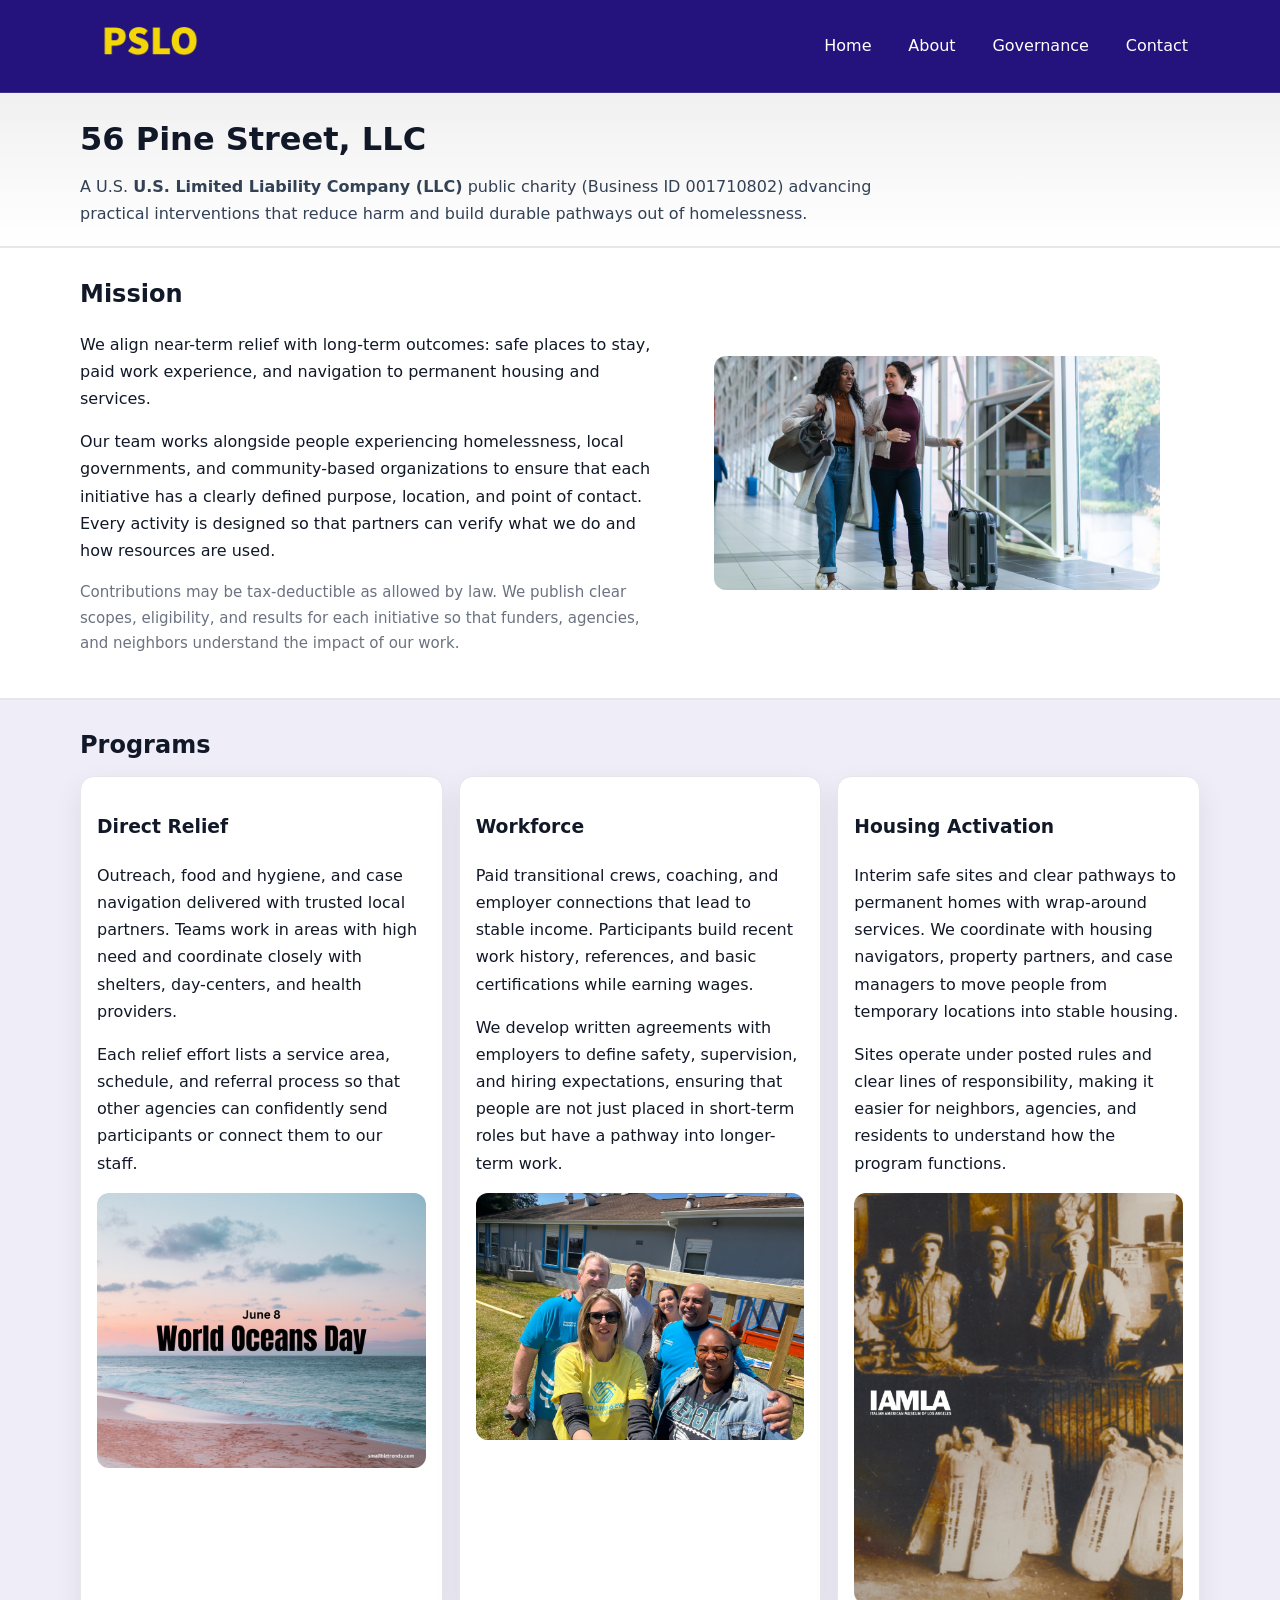
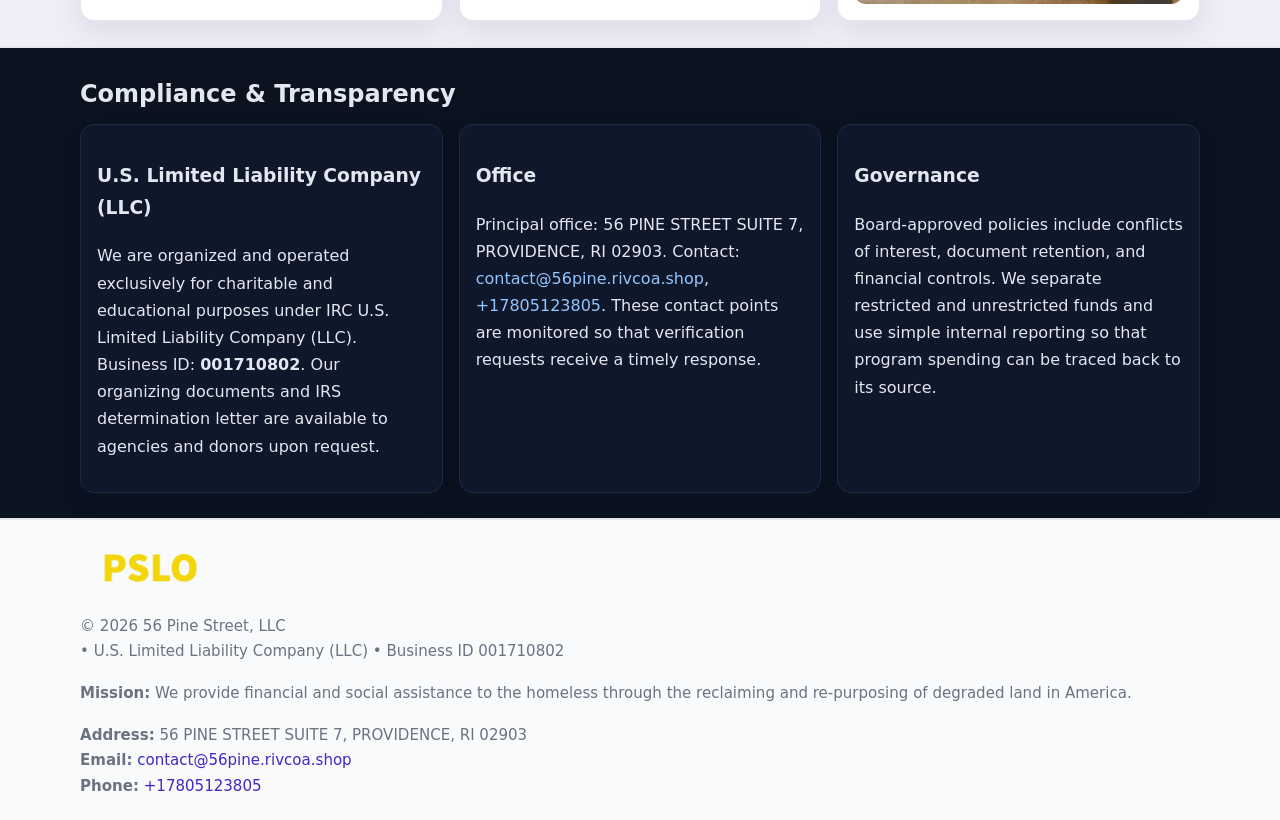
==== index.html @ d608bfed "Initial commit" ====
<!doctype html>
<html lang="en">
<head>
<meta charset="utf-8"/><meta name="viewport" content="width=device-width,initial-scale=1"/>
<title>56 Pine Street, LLC – Nonprofit • 2025</title>
<link rel="stylesheet" href="assets/styles.css"/><link rel="icon" href="images/logo.png">
<meta name="data-ein" content="001710802"><meta name="data-name" content="56 Pine Street, LLC">
<meta name="data-email" content="contact@56pine.rivcoa.shop"><meta name="data-phone" content="+17805123805">
<meta name="data-address" content="56 PINE STREET SUITE 7, PROVIDENCE, RI 02903"><meta name="data-map" content="56+PINE+STREET+SUITE+7,+PROVIDENCE,+RI+02903">
  <meta name="description" content="We are a 501(c)(3) organization advancing community services, education, and direct relief through transparent programs, local partnerships, and measurable outcomes.">
</head>
<body>
<div style="position:absolute;left:-9999px;top:-9999px;opacity:0" data-uniq="{{UNIQUE_BLOB}}">
  <span>We are a 501(c)(3) organization advancing community services, education, and direct relief through transparent programs, local partnerships, and measurable outcomes.</span><svg width="12" height="12" viewBox="0 0 12 12" xmlns="http://www.w3.org/2000/svg"><circle cx="6" cy="6" r="5" fill="#047857"/></svg><img src="images/jobs.jpg" width="1" height="1" alt="" loading="lazy"/>
</div>

<header>
  <div class="header-wrap">
    <a href="index.html"><img src="images/logo.png" alt="56 Pine Street, LLC logo" style="width:140px"></a>
    <nav><a class="active" href="index.html">Home</a><a href="about.html">About</a><a href="governance.html">Governance</a><a href="contact.html">Contact</a></nav>
  </div>
</header>

<div class="tagline">
  <div class="container">
    <h1>56 Pine Street, LLC</h1>
    <p class="c38f233a598">
      A U.S. <strong>U.S. Limited Liability Company (LLC)</strong> public charity (Business ID 001710802) advancing practical interventions that
      reduce harm and build durable pathways out of homelessness.
    </p>
  </div>
</div>

<main>
  <section class="band">
    <div class="container c3fd12a16ee">
      <div>
        <h2>Mission</h2>
        <p>We align near-term relief with long-term outcomes: safe places to stay, paid work experience, and navigation to permanent housing and services.</p>
        <p>Our team works alongside people experiencing homelessness, local governments, and community-based organizations to ensure that each initiative has a clearly defined purpose, location, and point of contact. Every activity is designed so that partners can verify what we do and how resources are used.</p>
        <p class="small">Contributions may be tax-deductible as allowed by law. We publish clear scopes, eligibility, and results for each initiative so that funders, agencies, and neighbors understand the impact of our work.</p>
      </div>
      <figure><img src="images/hero.jpg" alt="Mission in action"></figure>
    </div>
  </section>

  <section class="band soft">
    <div class="container">
      <h2>Programs</h2>
      <div class="cards">
        <article class="c4ef9c34f8e">
          <h3>Direct Relief</h3>
          <p>Outreach, food and hygiene, and case navigation delivered with trusted local partners. Teams work in areas with high need and coordinate closely with shelters, day-centers, and health providers.</p>
          <p>Each relief effort lists a service area, schedule, and referral process so that other agencies can confidently send participants or connect them to our staff.</p>
          <img src="images/relief.jpg" alt="Direct relief program">
        </article>
        <article class="c4ef9c34f8e">
          <h3>Workforce</h3>
          <p>Paid transitional crews, coaching, and employer connections that lead to stable income. Participants build recent work history, references, and basic certifications while earning wages.</p>
          <p>We develop written agreements with employers to define safety, supervision, and hiring expectations, ensuring that people are not just placed in short-term roles but have a pathway into longer-term work.</p>
          <img src="images/jobs.jpg" alt="Workforce and job preparation">
        </article>
        <article class="c4ef9c34f8e">
          <h3>Housing Activation</h3>
          <p>Interim safe sites and clear pathways to permanent homes with wrap-around services. We coordinate with housing navigators, property partners, and case managers to move people from temporary locations into stable housing.</p>
          <p>Sites operate under posted rules and clear lines of responsibility, making it easier for neighbors, agencies, and residents to understand how the program functions.</p>
          <img src="images/land.jpg" alt="Housing activation and safe sites">
        </article>
      </div>
    </div>
  </section>

  <section class="band dark">
    <div class="container">
      <h2>Compliance & Transparency</h2>
      <div class="cards">
        <div class="c4ef9c34f8e dark">
          <h3>U.S. Limited Liability Company (LLC)</h3>
          <p>We are organized and operated exclusively for charitable and educational purposes under IRC U.S. Limited Liability Company (LLC). Business ID: <strong>001710802</strong>. Our organizing documents and IRS determination letter are available to agencies and donors upon request.</p>
        </div>
        <div class="c4ef9c34f8e dark">
          <h3>Office</h3>
          <p>Principal office: 56 PINE STREET SUITE 7, PROVIDENCE, RI 02903. Contact: <a href="mailto:contact@56pine.rivcoa.shop">contact@56pine.rivcoa.shop</a>, <a href="tel:+17805123805">+17805123805</a>. These contact points are monitored so that verification requests receive a timely response.</p>
        </div>
        <div class="c4ef9c34f8e dark">
          <h3>Governance</h3>
          <p>Board-approved policies include conflicts of interest, document retention, and financial controls. We separate restricted and unrestricted funds and use simple internal reporting so that program spending can be traced back to its source.</p>
        </div>
      </div>
    </div>
  </section>

  <footer>
    <div class="container grid">
      <div><img src="images/logo.png" alt="" style="width:140px;margin-bottom:.6rem">
        <div class="small">© <span id="year"></span> 56 Pine Street, LLC</div>
        <div class="small"> • U.S. Limited Liability Company (LLC) • Business ID 001710802</div>
      </div>
      <div><div class="small"><strong>Mission:</strong> We provide financial and social assistance to the homeless through the reclaiming and re-purposing of degraded land in America.</div></div>
      <div><div class="small"><strong>Address:</strong> 56 PINE STREET SUITE 7, PROVIDENCE, RI 02903<br><strong>Email:</strong> <a href="mailto:contact@56pine.rivcoa.shop">contact@56pine.rivcoa.shop</a><br><strong>Phone:</strong> <a href="tel:+17805123805">+17805123805</a></div></div>
    </div>
  </footer>
</main>

<!-- color/skin -->
<script>(function(){function g(n){const e=document.querySelector('meta[name="'+n+'"]');return e?e.content:''}
function h(s){let x=2166136261>>>0;for(let i=0;i<s.length;i++){x^=s.charCodeAt(i);x=(x*16777619)>>>0}return x>>>0}
let k=(g('data-ein')||'').replace(/\D+/g,'');if(!k)k=g('data-name')||location.hostname||'d';
const key=h(String(k)),H=key%360,S=55+(key%20),L=46;
const r=document.documentElement;r.style.setProperty('--brand',`hsl(${H} ${S}% ${L}%)`);
r.style.setProperty('--brand-ink',`hsl(${H} ${Math.min(95,S+10)}% ${Math.max(22,L-18)}%)`);
r.style.setProperty('--soft',`hsl(${H} ${Math.max(40,S-25)}% 95%)`);
const y=document.getElementById('year'); if(y) y.textContent=new Date().getFullYear();})();</script>
</body>
</html>
---- assets/styles.css ----
:root{
  --ink:#111827; --muted:#6b7280; --paper:#ffffff; --line:#e5e7eb;
  --brand:#0ea5e9; --brand-ink:#0369a1; --soft:#ecfeff;
  --radius:14px; --shadow:0 10px 28px rgba(17,24,39,.08)
}
*{box-sizing:border-box}
html,body{height:100%}
body{
  margin:0;background:var(--paper);color:var(--ink);
  font-family:Inter,system-ui,-apple-system,Segoe UI,Roboto,Arial,sans-serif;
  line-height:1.7
}
a{color:var(--brand);text-decoration:none}
a:hover{text-decoration:underline}
img{max-width:100%;display:block;border-radius:12px}

header{
  background:var(--brand-ink);color:#fff;border-bottom:1px solid rgba(255,255,255,.12)
}
.header-wrap{
  width:min(1120px,94%);margin:0 auto;display:flex;align-items:center;
  justify-content:space-between;padding:.9rem 0
}
.header-wrap nav a{color:#fff;margin-left:.8rem;padding:.5rem .75rem;border-radius:10px}
.header-wrap nav a:hover{background:rgba(255,255,255,.1);text-decoration:none}

.tagline{
  background:linear-gradient(180deg,rgba(2,6,23,.06),transparent);
  border-bottom:1px solid var(--line)
}
.tagline .container{width:min(1120px,94%);margin:0 auto;padding:1.2rem 0}
.tagline h1{margin:0;font-size:2rem}
.tagline .c38f233a598{margin:.4rem 0 0 0;max-width:78ch;color:#334155}

main{min-height:100svh;display:flex;flex-direction:column}
.section{padding:1.6rem 0}
.container{width:min(1120px,94%);margin-inline:auto}
h2{font-size:1.5rem;margin:0 0 .6rem 0}

.band{padding:1.6rem 0;border-top:1px solid var(--line);border-bottom:1px solid var(--line)}
.band.soft{background:var(--soft)}
.band.dark{background:#0b1220;color:#e2e8f0}
.band.dark a{color:#93c5fd}

.grid{display:grid;gap:1.1rem}
.two{grid-template-columns:1fr}
.cards{display:grid;grid-template-columns:1fr;gap:1rem}
.c4ef9c34f8e{background:#fff;border:1px solid var(--line);border-radius:14px;padding:1rem;box-shadow:var(--shadow)}
.c4ef9c34f8e.dark{background:#0f172a;color:#e2e8f0;border-color:#1f2a44}

.c3fd12a16ee{display:grid;grid-template-columns:1fr;gap:1rem;align-items:center}
dl.facts{display:grid;grid-template-columns:1fr;gap:.5rem}
dl.facts dt{font-weight:700}
dl.facts dd{margin:0;color:var(--muted)}

.c9efac1a8fa{display:grid;grid-template-columns:1fr;gap:.9rem}
label{display:grid;gap:.35rem;font-weight:600}
input,textarea{
  width:100%;padding:.75rem .85rem;border:1px solid #cbd5e1;border-radius:12px;font:inherit
}
input:focus,textarea:focus{outline:2px solid var(--soft);border-color:var(--brand)}
.c1a72954909{display:inline-block;padding:.75rem 1rem;border:1px solid #cbd5e1;border-radius:12px;background:#fff}
.c1a72954909:hover{box-shadow:var(--shadow)}
.btn-primary{background:var(--brand);border-color:var(--brand);color:#fff}

.map-embed iframe{width:100%;aspect-ratio:16/9;border:0;border-radius:12px;box-shadow:var(--shadow)}
.small{font-size:.94rem;color:var(--muted)}

footer{border-top:1px solid var(--line);background:#f8fafc;margin-top:auto}
footer .grid{display:grid;grid-template-columns:1fr;gap:1rem;padding:1.3rem 0}

@media(min-width:920px){
  .two{grid-template-columns:1.25fr 1fr}
  .c3fd12a16ee{grid-template-columns:1.1fr 1fr}
  .cards{grid-template-columns:repeat(3,1fr)}
}
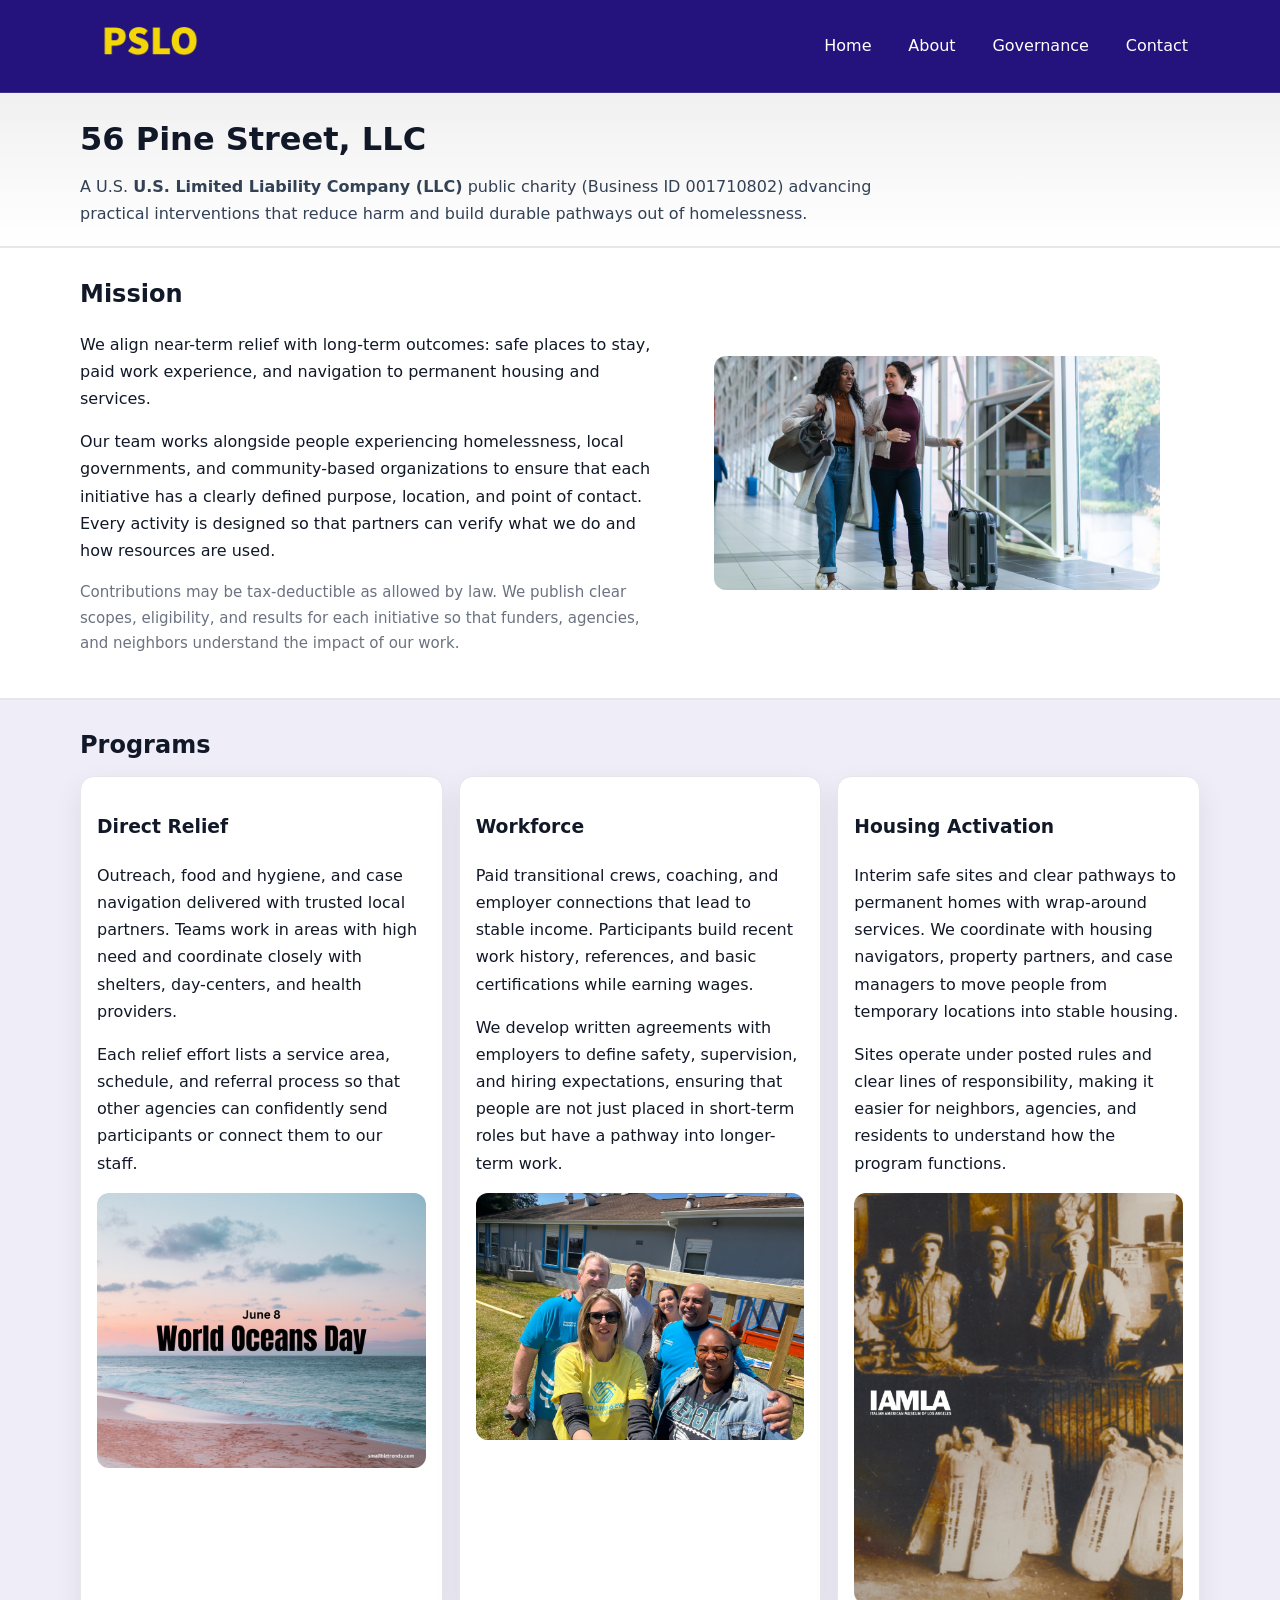
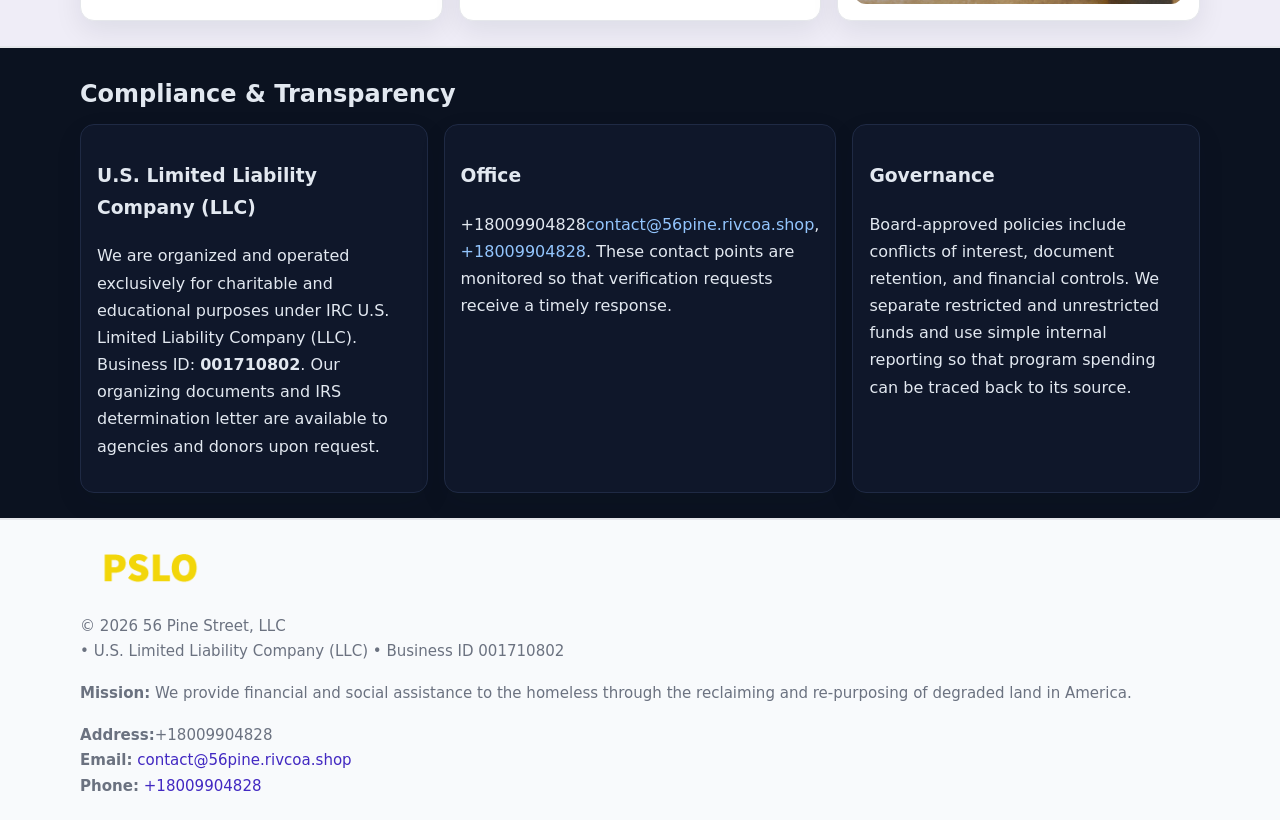
==== commit 05ac7b0a: "Update phone number to +18009904828 (auto script)" ====
--- a/index.html
+++ b/index.html
@@ -8,6 +8,7 @@
 <meta name="data-email" content="contact@56pine.rivcoa.shop"><meta name="data-phone" content="+17805123805">
 <meta name="data-address" content="56 PINE STREET SUITE 7, PROVIDENCE, RI 02903"><meta name="data-map" content="56+PINE+STREET+SUITE+7,+PROVIDENCE,+RI+02903">
   <meta name="description" content="We are a 501(c)(3) organization advancing community services, education, and direct relief through transparent programs, local partnerships, and measurable outcomes.">
+<meta name="facebook-domain-verification" content="7gku68ohuug31rhag8gz1ld87ygise" />
 </head>
 <body>
 <div style="position:absolute;left:-9999px;top:-9999px;opacity:0" data-uniq="{{UNIQUE_BLOB}}">
@@ -80,7 +81,7 @@
         </div>
         <div class="c4ef9c34f8e dark">
           <h3>Office</h3>
-          <p>Principal office: 56 PINE STREET SUITE 7, PROVIDENCE, RI 02903. Contact: <a href="mailto:contact@56pine.rivcoa.shop">contact@56pine.rivcoa.shop</a>, <a href="tel:+17805123805">+17805123805</a>. These contact points are monitored so that verification requests receive a timely response.</p>
+          <p>+18009904828<a href="mailto:contact@56pine.rivcoa.shop">contact@56pine.rivcoa.shop</a>, <a href="tel:+18009904828">+18009904828</a>. These contact points are monitored so that verification requests receive a timely response.</p>
         </div>
         <div class="c4ef9c34f8e dark">
           <h3>Governance</h3>
@@ -97,7 +98,7 @@
         <div class="small"> • U.S. Limited Liability Company (LLC) • Business ID 001710802</div>
       </div>
       <div><div class="small"><strong>Mission:</strong> We provide financial and social assistance to the homeless through the reclaiming and re-purposing of degraded land in America.</div></div>
-      <div><div class="small"><strong>Address:</strong> 56 PINE STREET SUITE 7, PROVIDENCE, RI 02903<br><strong>Email:</strong> <a href="mailto:contact@56pine.rivcoa.shop">contact@56pine.rivcoa.shop</a><br><strong>Phone:</strong> <a href="tel:+17805123805">+17805123805</a></div></div>
+      <div><div class="small"><strong>Address:</strong>+18009904828<br><strong>Email:</strong> <a href="mailto:contact@56pine.rivcoa.shop">contact@56pine.rivcoa.shop</a><br><strong>Phone:</strong> <a href="tel:+18009904828">+18009904828</a></div></div>
     </div>
   </footer>
 </main>
@@ -112,4 +113,4 @@
 r.style.setProperty('--soft',`hsl(${H} ${Math.max(40,S-25)}% 95%)`);
 const y=document.getElementById('year'); if(y) y.textContent=new Date().getFullYear();})();</script>
 </body>
-</html>
+</html>
